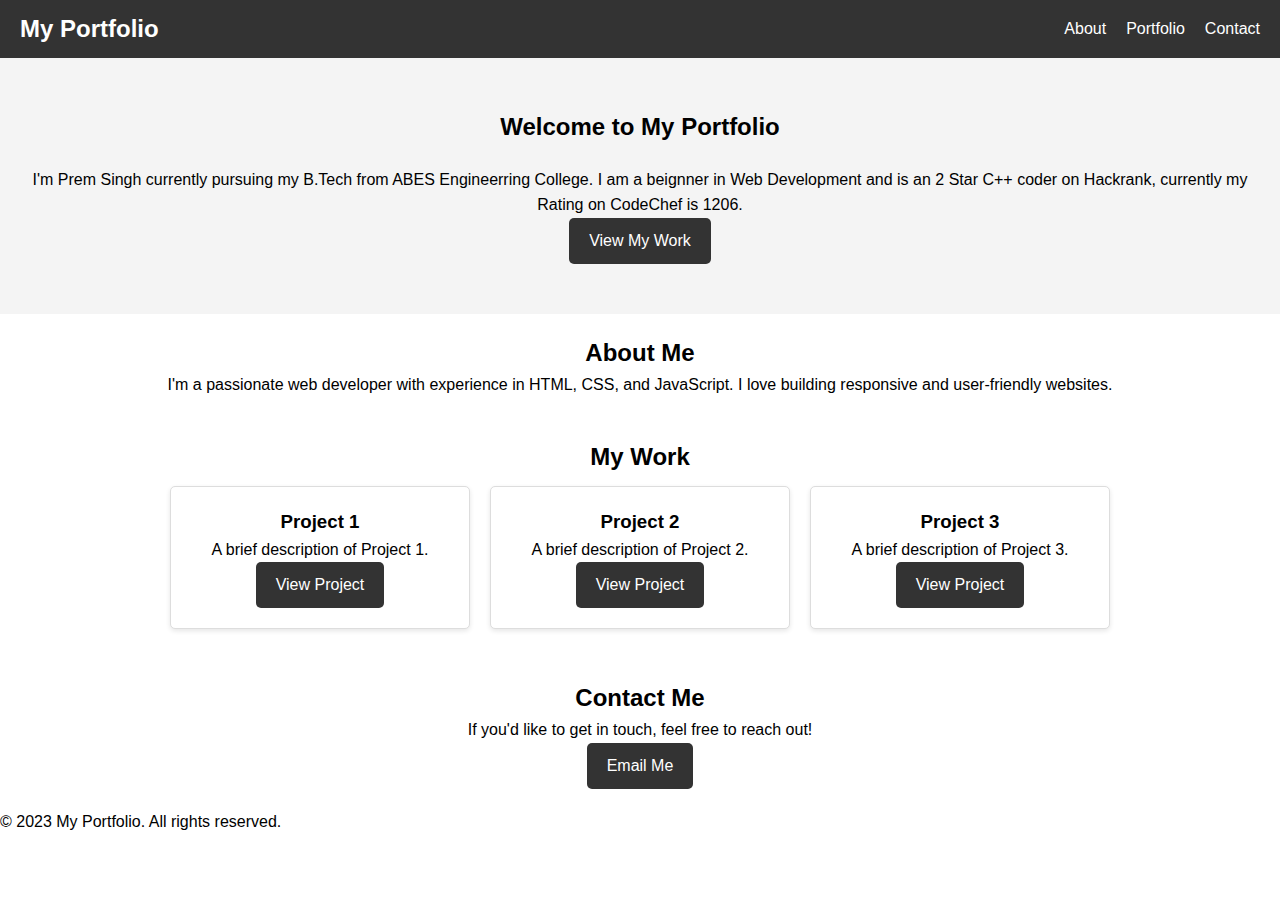
==== portfolio/index.html @ 7323cfb4 "files added" ====
<!DOCTYPE html>
<html lang="en">
<head>
    <meta charset="UTF-8">
    <meta name="viewport" content="width=device-width, initial-scale=1.0">
    <title>My Portfolio</title>
    <link rel="stylesheet" href="styles.css">
</head>
<body>
    <header>
        <nav>
            <h1>My Portfolio</h1>
            <ul>
                <li><a href="#about">About</a></li>
                <li><a href="#portfolio">Portfolio</a></li>
                <li><a href="#contact">Contact</a></li>
            </ul>
        </nav>
    </header>

    <section class="hero">
        <h2>Welcome to My Portfolio</h2>
        <p>I'm Prem Singh currently pursuing my B.Tech from ABES Engineerring College. I am a beignner in Web Development and is an 2 Star C++ coder on Hackrank, currently my Rating on CodeChef is 1206. </p>
        <a href="#portfolio" class="btn">View My Work</a>
    </section>

    <section id="about">
        <h2>About Me</h2>
        <p>I'm a passionate web developer with experience in HTML, CSS, and JavaScript. I love building responsive and user-friendly websites.</p>
    </section>

    <section id="portfolio">
        <h2>My Work</h2>
        <div class="card-container">
            <div class="card">
                <h3>Project 1</h3>
                <p>A brief description of Project 1.</p>
                <a href="#" class="btn">View Project</a>
            </div>
            <div class="card">
                <h3>Project 2</h3>
                <p>A brief description of Project 2.</p>
                <a href="#" class="btn">View Project</a>
            </div>
            <div class="card">
                <h3>Project 3</h3>
                <p>A brief description of Project 3.</p>
                <a href="#" class="btn">View Project</a>
            </div>
        </div>
    </section>

    <section id="contact">
        <h2>Contact Me</h2>
        <p>If you'd like to get in touch, feel free to reach out!</p>
        <a href="mailto:your-email@example.com" class="btn">Email Me</a>
    </section>

    <footer>
        <p>&copy; 2023 My Portfolio. All rights reserved.</p>
    </footer>
</body>
</html>
---- portfolio/styles.css ----
* {
    box-sizing: border-box;
    margin: 0;
    padding: 0;
}

body {
    font-family: Arial, sans-serif;
    line-height: 1.6;
}

header {
    background: #333;
    color: #fff;
    padding: 10px 0;
}

nav {
    display: flex;
    justify-content: space-between;
    align-items: center;
    padding: 0 20px;
}

nav h1 {
    font-size: 24px;
}

nav ul {
    list-style: none;
    display: flex;
}

nav ul li {
    margin-left: 20px;
}

nav ul li a {
    color: #fff;
    text-decoration: none;
}

.hero {
    background: #f4f4f4;
    padding: 50px 20px;
    text-align: center;
}

.hero h2 {
    margin-bottom: 20px;
}

.btn {
    display: inline-block;
    background: #333;
    color: #fff;
    padding: 10px 20px;
    text-decoration: none;
    border-radius: 5px;
    transition: background 0.3s;
}

.btn:hover {
    background: #555;
}

section {
    padding: 20px;
    text-align: center;
}

.card-container {
    display: flex;
    justify-content: center;
    flex-wrap: wrap;
}

.card {
    background: #fff;
    border: 1px solid #ddd;
    border-radius: 5px;
    margin: 10px;
    padding: 20px;
    width: 300px;
    box-shadow: 0 2px 5px rgba(0, 0, 0, 0.1);
    transition: transform 0.3s;
}

.card:hover {
    transform: scale(1.05);
}

footer {
    background:
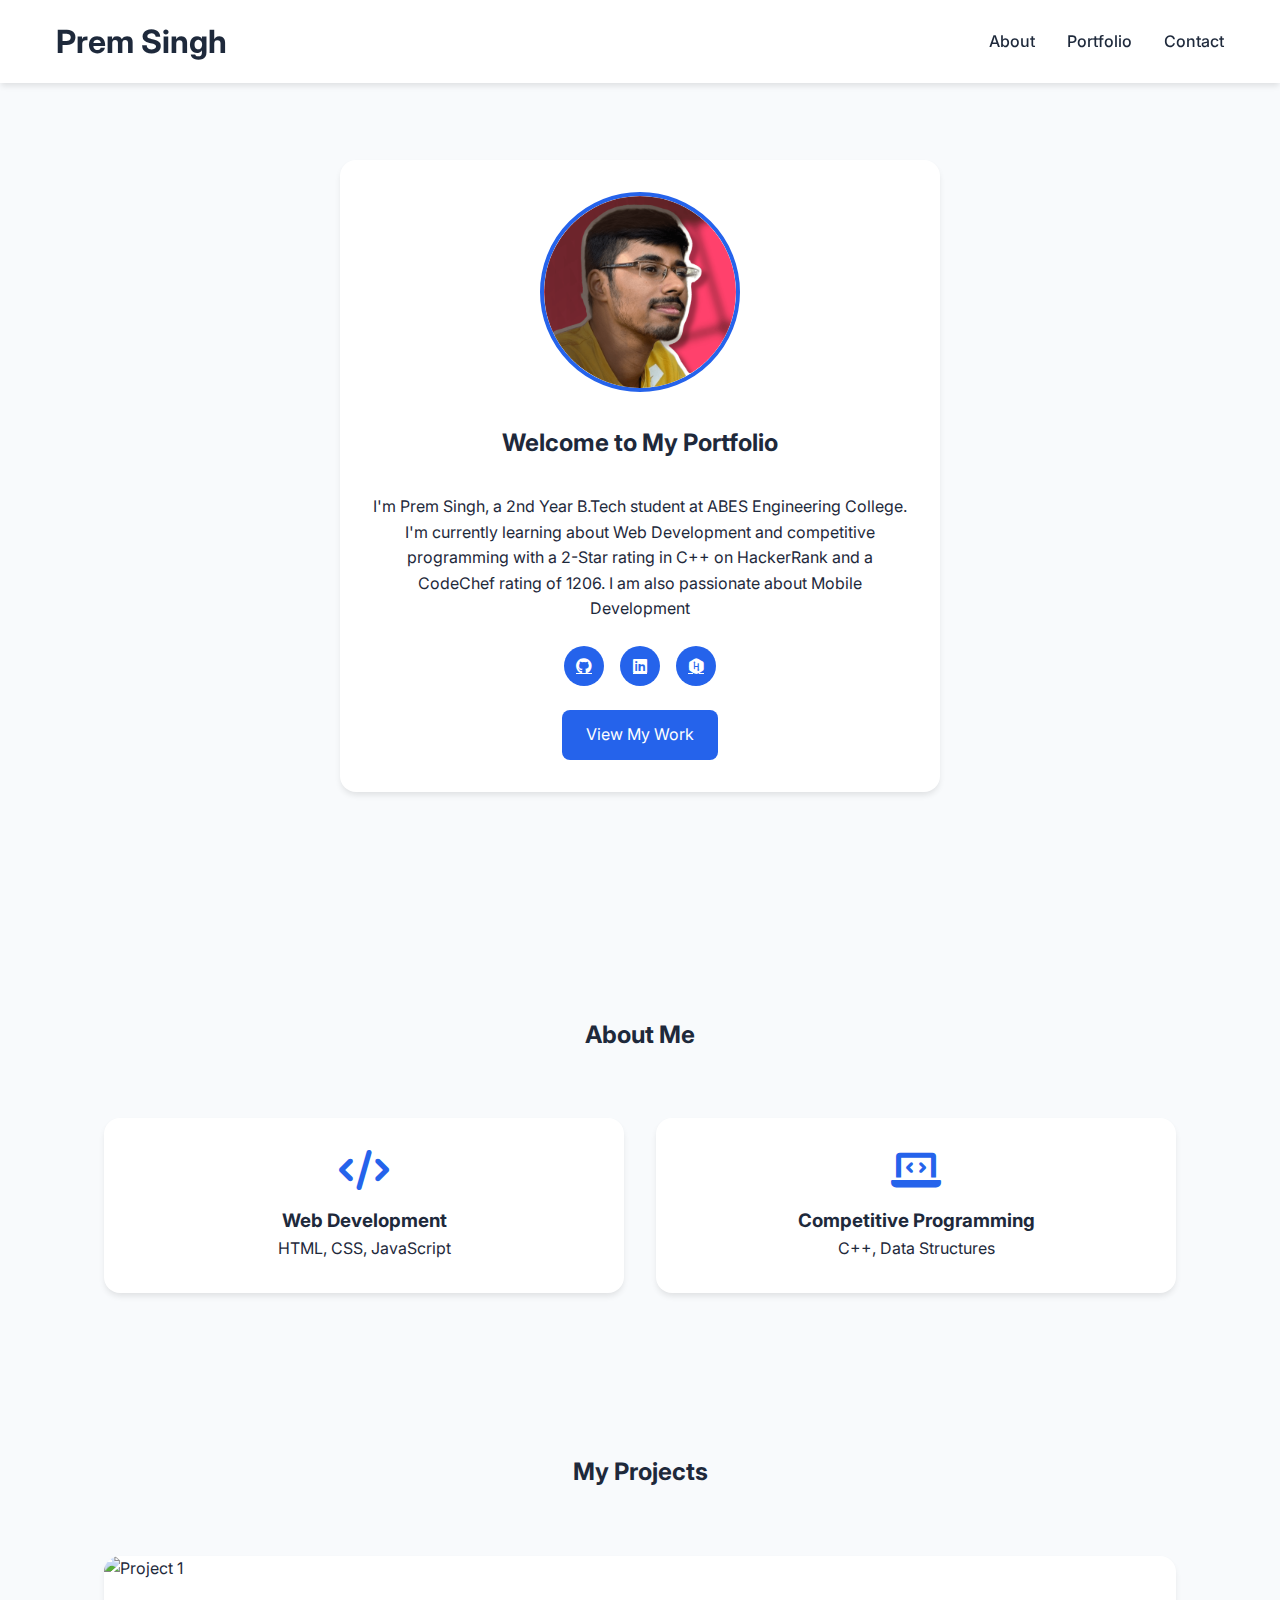
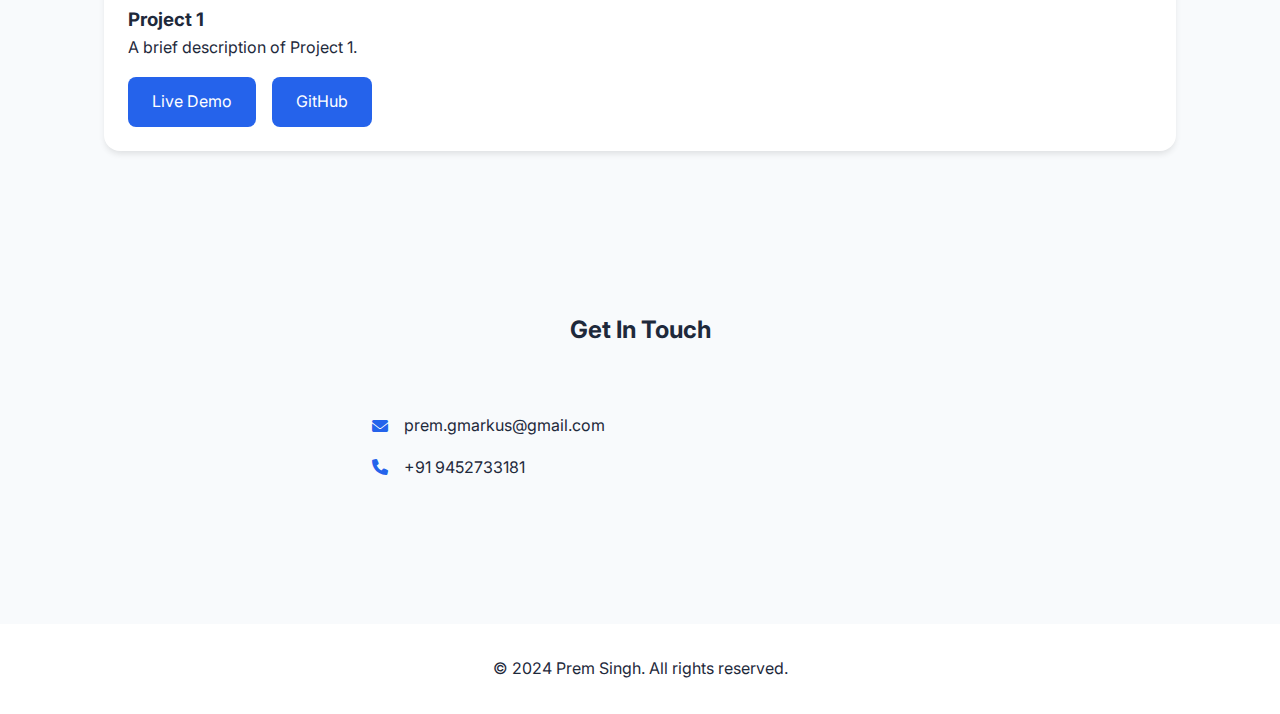
==== commit c17df249: "files added" ====
--- a/portfolio/index.html
+++ b/portfolio/index.html
@@ -5,11 +5,13 @@
     <meta name="viewport" content="width=device-width, initial-scale=1.0">
     <title>My Portfolio</title>
     <link rel="stylesheet" href="styles.css">
+    <link rel="stylesheet" href="https://cdnjs.cloudflare.com/ajax/libs/font-awesome/6.0.0/css/all.min.css">
+    <link href="https://fonts.googleapis.com/css2?family=Inter:wght@400;500;600;700&display=swap" rel="stylesheet">
 </head>
 <body>
     <header>
         <nav>
-            <h1>My Portfolio</h1>
+            <h1>Prem Singh</h1>
             <ul>
                 <li><a href="#about">About</a></li>
                 <li><a href="#portfolio">Portfolio</a></li>
@@ -19,45 +21,73 @@
     </header>
 
     <section class="hero">
-        <h2>Welcome to My Portfolio</h2>
-        <p>I'm Prem Singh currently pursuing my B.Tech from ABES Engineerring College. I am a beignner in Web Development and is an 2 Star C++ coder on Hackrank, currently my Rating on CodeChef is 1206. </p>
-        <a href="#portfolio" class="btn">View My Work</a>
+        <div class="profile-card">
+            <img src="profile-pic-comp.png" alt="Prem Singh" class="profile-img">
+            <h2>Welcome to My Portfolio</h2>
+            <p>I'm Prem Singh, a 2nd Year B.Tech student at ABES Engineering College. I'm currently learning about Web Development and competitive programming with a 2-Star rating in C++ on HackerRank and a CodeChef rating of 1206. I am also passionate about Mobile Development</p>
+            <div class="social-links">
+                <a href="https://github.com/GarryMarkus" class="social-btn"><i class="fab fa-github"></i></a>
+                <a href="https://www.linkedin.com/in/prem-singh-88662130a/" class="social-btn"><i class="fab fa-linkedin"></i></a>
+                <a href="https://www.hackerrank.com/profile/garrymarkus" class="social-btn"><i class="fab fa-hackerrank"></i></a>
+            </div>
+            <a href="#portfolio" class="cta-btn">View My Work</a>
+        </div>
     </section>
 
     <section id="about">
         <h2>About Me</h2>
-        <p>I'm a passionate web developer with experience in HTML, CSS, and JavaScript. I love building responsive and user-friendly websites.</p>
-    </section>
-
-    <section id="portfolio">
-        <h2>My Work</h2>
-        <div class="card-container">
-            <div class="card">
-                <h3>Project 1</h3>
-                <p>A brief description of Project 1.</p>
-                <a href="#" class="btn">View Project</a>
+        <div class="skills-container">
+            <div class="skill-card">
+                <i class="fas fa-code"></i>
+                <h3>Web Development</h3>
+                <p>HTML, CSS, JavaScript</p>
             </div>
-            <div class="card">
-                <h3>Project 2</h3>
-                <p>A brief description of Project 2.</p>
-                <a href="#" class="btn">View Project</a>
-            </div>
-            <div class="card">
-                <h3>Project 3</h3>
-                <p>A brief description of Project 3.</p>
-                <a href="#" class="btn">View Project</a>
+            <div class="skill-card">
+                <i class="fas fa-laptop-code"></i>
+                <h3>Competitive Programming</h3>
+                <p>C++, Data Structures</p>
             </div>
         </div>
     </section>
 
+    <section id="portfolio">
+        <h2>My Projects</h2>
+        <div class="card-container">
+            <div class="project-card">
+                <div class="project-img">
+                    <img src="project1.jpg" alt="Project 1">
+                </div>
+                <div class="project-content">
+                    <h3>Project 1</h3>
+                    <p>A brief description of Project 1.</p>
+                    <div class="project-links">
+                        <a href="https://prakhar-174.github.io/CAR-Brand/" class="btn">Live Demo</a>
+                        <a href="#" class="btn">GitHub</a>
+                    </div>
+                </div>
+            </div>
+            <!-- Repeat project-card structure for other projects -->
+        </div>
+    </section>
+
     <section id="contact">
-        <h2>Contact Me</h2>
-        <p>If you'd like to get in touch, feel free to reach out!</p>
-        <a href="mailto:your-email@example.com" class="btn">Email Me</a>
+        <h2>Get In Touch</h2>
+        <div class="contact-container">
+            <div class="contact-info">
+                <div class="contact-item">
+                    <i class="fas fa-envelope"></i>
+                    <a href="prem.gmarkus@gmail.com">prem.gmarkus@gmail.com</a>
+                </div>
+                <div class="contact-item">
+                    <i class="fas fa-phone"></i>
+                    <a href="9452733181">+91 9452733181</a>
+                </div>
+            </div>
+        </div>
     </section>
 
     <footer>
-        <p>&copy; 2023 My Portfolio. All rights reserved.</p>
+        <p>&copy; 2024 Prem Singh. All rights reserved.</p>
     </footer>
 </body>
 </html>--- a/portfolio/styles.css
+++ b/portfolio/styles.css
@@ -1,94 +1,232 @@
+/* Variables */
+:root {
+    --primary-color: #2563eb;
+    --secondary-color: #1e40af;
+    --background-color: #f8fafc;
+    --text-color: #1e293b;
+    --card-bg: #ffffff;
+    --shadow: 0 4px 6px -1px rgb(0 0 0 / 0.1);
+}
+
+/* Global Styles */
 * {
-    box-sizing: border-box;
     margin: 0;
     padding: 0;
+    box-sizing: border-box;
 }
 
 body {
-    font-family: Arial, sans-serif;
+    font-family: 'Inter', sans-serif;
     line-height: 1.6;
-}
-
+    color: var(--text-color);
+    background-color: var(--background-color);
+}
+
+/* Navigation */
 header {
-    background: #333;
-    color: #fff;
-    padding: 10px 0;
+    background-color: var(--card-bg);
+    box-shadow: var(--shadow);
+    position: fixed;
+    width: 100%;
+    top: 0;
+    z-index: 1000;
 }
 
 nav {
+    max-width: 1200px;
+    margin: 0 auto;
+    padding: 1rem;
     display: flex;
     justify-content: space-between;
     align-items: center;
-    padding: 0 20px;
-}
-
-nav h1 {
-    font-size: 24px;
 }
 
 nav ul {
+    display: flex;
+    gap: 2rem;
     list-style: none;
-    display: flex;
-}
-
-nav ul li {
-    margin-left: 20px;
-}
-
-nav ul li a {
-    color: #fff;
+}
+
+nav a {
     text-decoration: none;
-}
-
-.hero {
-    background: #f4f4f4;
-    padding: 50px 20px;
-    text-align: center;
-}
-
-.hero h2 {
-    margin-bottom: 20px;
-}
-
-.btn {
+    color: var(--text-color);
+    font-weight: 500;
+    transition: color 0.3s;
+}
+
+nav a:hover {
+    color: var(--primary-color);
+}
+
+/* Profile Card */
+.profile-card {
+    background-color: var(--card-bg);
+    border-radius: 1rem;
+    padding: 2rem;
+    text-align: center;
+    max-width: 600px;
+    margin: 6rem auto;
+    box-shadow: var(--shadow);
+}
+
+.profile-img {
+    width: 200px;
+    height: 200px;
+    border-radius: 50%;
+    object-fit: cover;
+    margin-bottom: 1.5rem;
+    border: 4px solid var(--primary-color);
+}
+
+.social-links {
+    display: flex;
+    justify-content: center;
+    gap: 1rem;
+    margin: 1.5rem 0;
+}
+
+.social-btn {
+    background-color: var(--primary-color);
+    color: white;
+    padding: 0.5rem;
+    border-radius: 50%;
+    width: 40px;
+    height: 40px;
+    display: flex;
+    align-items: center;
+    justify-content: center;
+    transition: transform 0.3s;
+}
+
+.social-btn:hover {
+    transform: translateY(-3px);
+}
+
+/* Buttons */
+.cta-btn, .btn {
     display: inline-block;
-    background: #333;
-    color: #fff;
-    padding: 10px 20px;
+    padding: 0.75rem 1.5rem;
+    background-color: var(--primary-color);
+    color: white;
     text-decoration: none;
-    border-radius: 5px;
-    transition: background 0.3s;
-}
-
-.btn:hover {
-    background: #555;
-}
-
+    border-radius: 0.5rem;
+    transition: background-color 0.3s;
+}
+
+.cta-btn:hover, .btn:hover {
+    background-color: var(--secondary-color);
+}
+
+/* Project Cards */
+.card-container {
+    display: grid;
+    grid-template-columns: repeat(auto-fit, minmax(300px, 1fr));
+    gap: 2rem;
+    padding: 2rem;
+}
+
+.project-card {
+    background-color: var(--card-bg);
+    border-radius: 1rem;
+    overflow: hidden;
+    box-shadow: var(--shadow);
+    transition: transform 0.3s;
+}
+
+.project-card:hover {
+    transform: translateY(-5px);
+}
+
+.project-img img {
+    width: 100%;
+    height: 200px;
+    object-fit: cover;
+}
+
+.project-content {
+    padding: 1.5rem;
+}
+
+.project-links {
+    display: flex;
+    gap: 1rem;
+    margin-top: 1rem;
+}
+
+/* Skills Section */
+.skills-container {
+    display: grid;
+    grid-template-columns: repeat(auto-fit, minmax(250px, 1fr));
+    gap: 2rem;
+    padding: 2rem;
+}
+
+.skill-card {
+    background-color: var(--card-bg);
+    padding: 2rem;
+    border-radius: 1rem;
+    text-align: center;
+    box-shadow: var(--shadow);
+}
+
+.skill-card i {
+    font-size: 2.5rem;
+    color: var(--primary-color);
+    margin-bottom: 1rem;
+}
+
+/* Contact Section */
+.contact-container {
+    max-width: 600px;
+    margin: 0 auto;
+    padding: 2rem;
+}
+
+.contact-item {
+    display: flex;
+    align-items: center;
+    gap: 1rem;
+    margin-bottom: 1rem;
+}
+
+.contact-item a {
+    color: var(--text-color);
+    text-decoration: none;
+}
+
+.contact-item i {
+    color: var(--primary-color);
+}
+
+/* Sections */
 section {
-    padding: 20px;
-    text-align: center;
-}
-
-.card-container {
-    display: flex;
-    justify-content: center;
-    flex-wrap: wrap;
-}
-
-.card {
-    background: #fff;
-    border: 1px solid #ddd;
-    border-radius: 5px;
-    margin: 10px;
-    padding: 20px;
-    width: 300px;
-    box-shadow: 0 2px 5px rgba(0, 0, 0, 0.1);
-    transition: transform 0.3s;
-}
-
-.card:hover {
-    transform: scale(1.05);
-}
-
+    padding: 4rem 2rem;
+    max-width: 1200px;
+    margin: 0 auto;
+}
+
+section h2 {
+    text-align: center;
+    margin-bottom: 2rem;
+}
+
+/* Footer */
 footer {
-    background:+    text-align: center;
+    padding: 2rem;
+    background-color: var(--card-bg);
+    margin-top: 2rem;
+}
+
+/* Media Queries */
+@media (max-width: 768px) {
+    nav {
+        flex-direction: column;
+        gap: 1rem;
+    }
+    
+    nav ul {
+        flex-direction: column;
+        text-align: center;
+    }
+}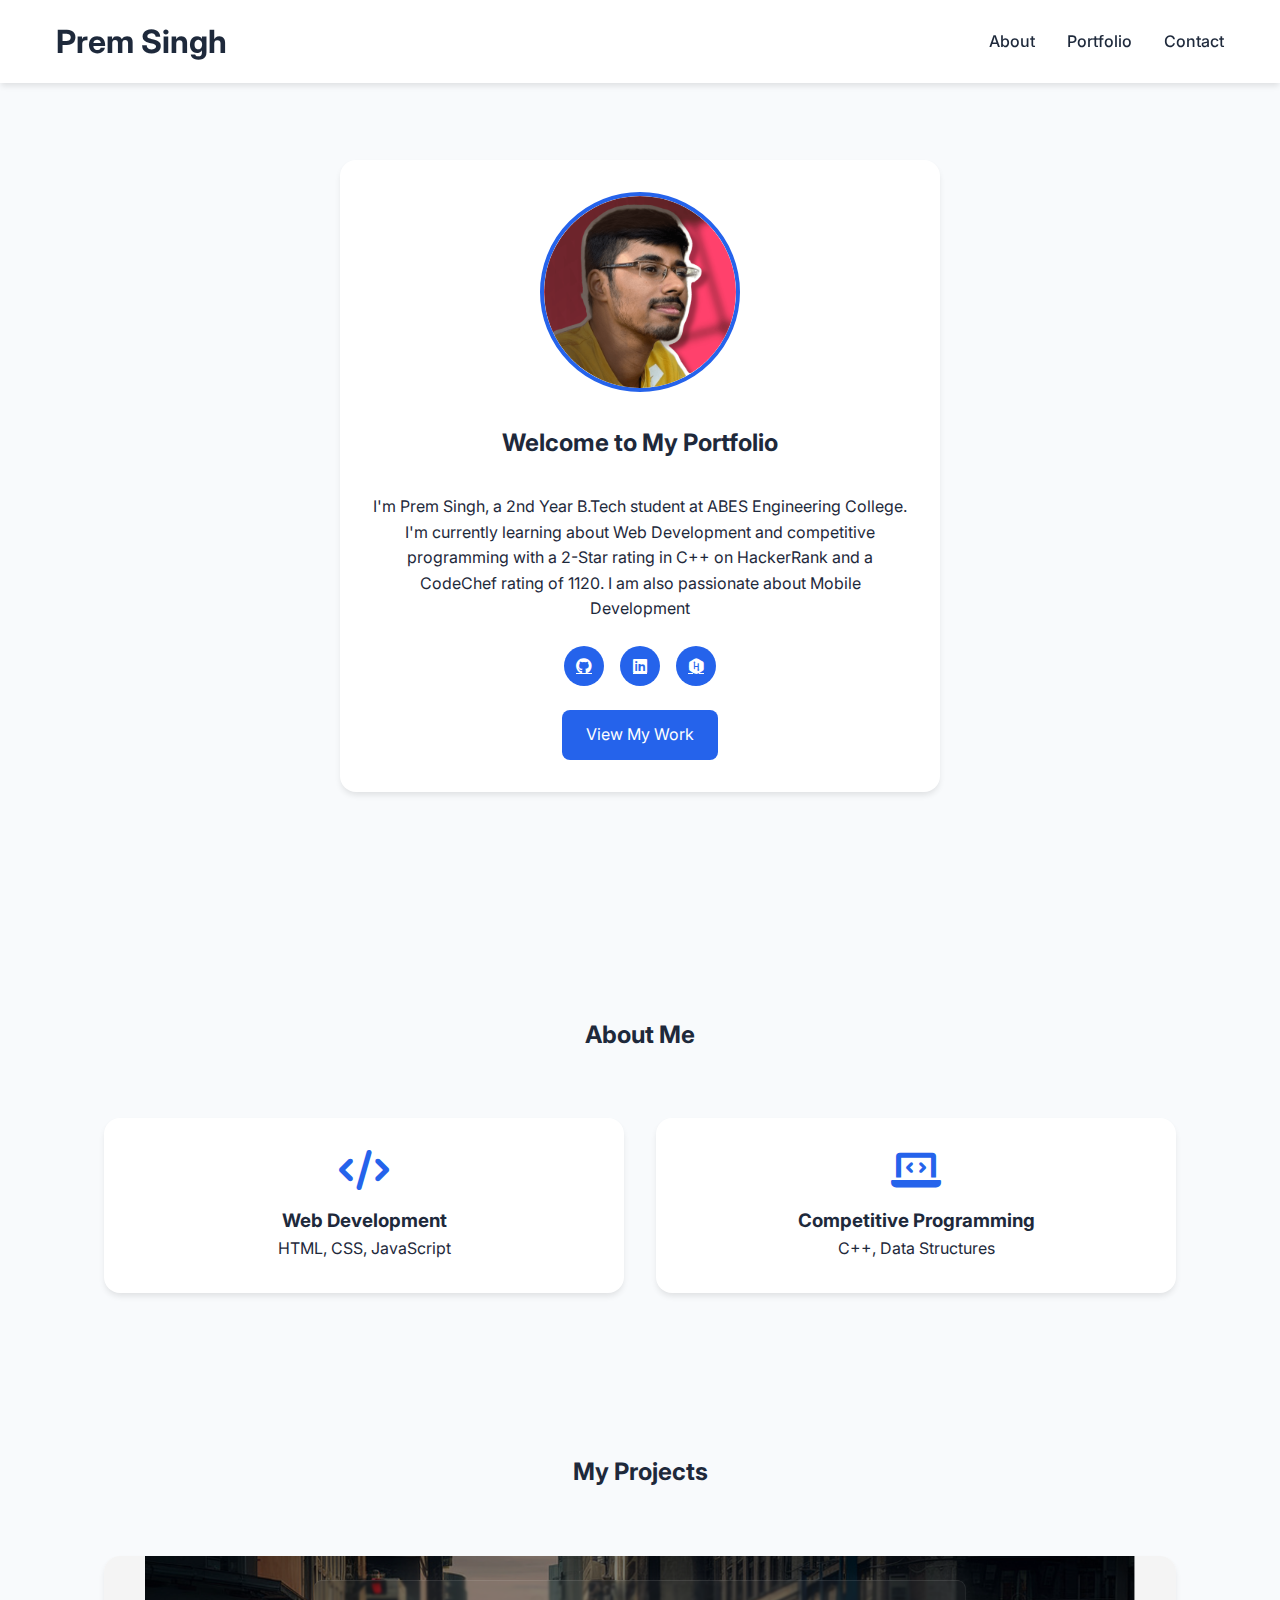
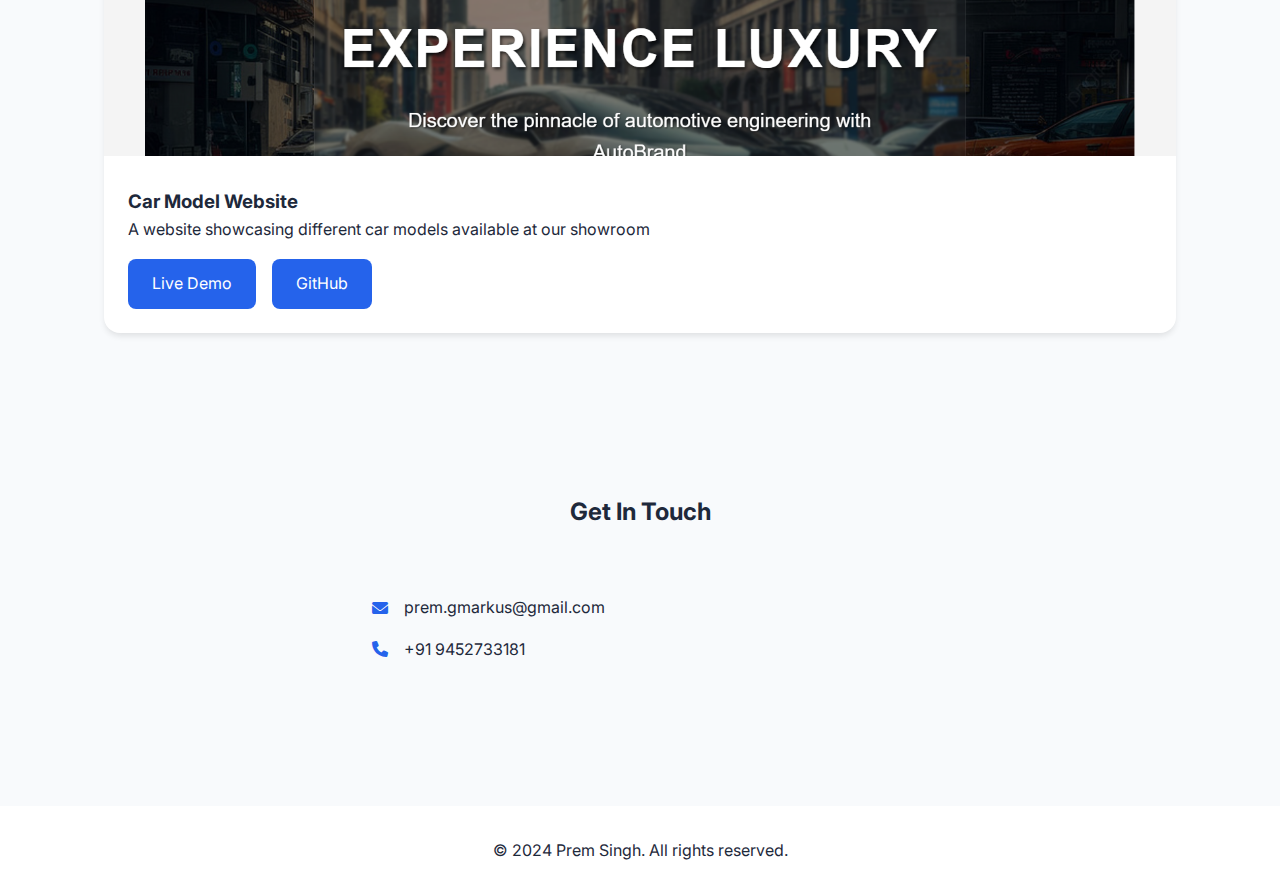
==== commit cc4bab37: "files added" ====
--- a/portfolio/index.html
+++ b/portfolio/index.html
@@ -24,7 +24,7 @@
         <div class="profile-card">
             <img src="profile-pic-comp.png" alt="Prem Singh" class="profile-img">
             <h2>Welcome to My Portfolio</h2>
-            <p>I'm Prem Singh, a 2nd Year B.Tech student at ABES Engineering College. I'm currently learning about Web Development and competitive programming with a 2-Star rating in C++ on HackerRank and a CodeChef rating of 1206. I am also passionate about Mobile Development</p>
+            <p>I'm Prem Singh, a 2nd Year B.Tech student at ABES Engineering College. I'm currently learning about Web Development and competitive programming with a 2-Star rating in C++ on HackerRank and a CodeChef rating of 1120. I am also passionate about Mobile Development</p>
             <div class="social-links">
                 <a href="https://github.com/GarryMarkus" class="social-btn"><i class="fab fa-github"></i></a>
                 <a href="https://www.linkedin.com/in/prem-singh-88662130a/" class="social-btn"><i class="fab fa-linkedin"></i></a>
@@ -55,11 +55,11 @@
         <div class="card-container">
             <div class="project-card">
                 <div class="project-img">
-                    <img src="project1.jpg" alt="Project 1">
+                    <img src="demo.png" alt="Project 1">
                 </div>
                 <div class="project-content">
-                    <h3>Project 1</h3>
-                    <p>A brief description of Project 1.</p>
+                    <h3>Car Model Website</h3>
+                    <p>A website showcasing different car models available at our showroom</p>
                     <div class="project-links">
                         <a href="https://prakhar-174.github.io/CAR-Brand/" class="btn">Live Demo</a>
                         <a href="#" class="btn">GitHub</a>
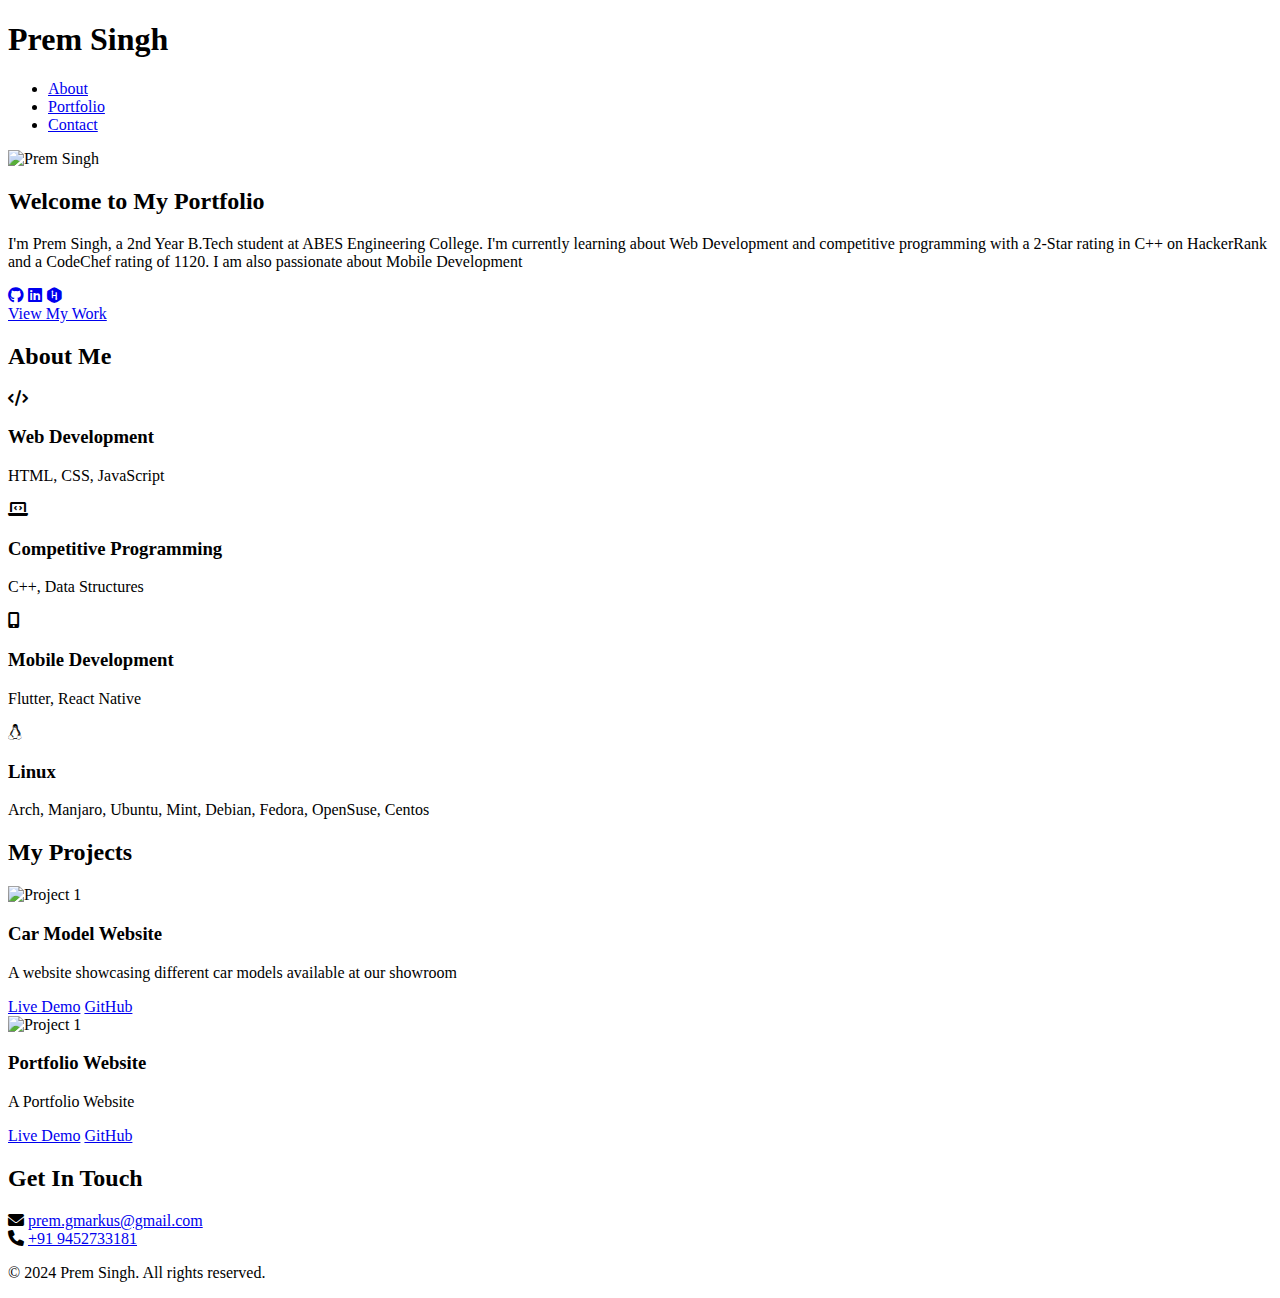
==== commit f3d5ef7e: "files added" ====
--- a/portfolio/index.html
+++ b/portfolio/index.html
@@ -48,6 +48,19 @@
                 <p>C++, Data Structures</p>
             </div>
         </div>
+        <div class="skills-container">
+            <div class="skill-card">
+                <i class="fa-solid fa-mobile-screen-button"></i>
+                <h3>Mobile Development</h3>
+                <p>Flutter, React Native</p>
+            </div>
+            <div class="skill-card">
+                <i class="fa-brands fa-linux"></i>
+                <h3>Linux</h3>
+                <p>Arch, Manjaro, Ubuntu, Mint, Debian, Fedora, OpenSuse, Centos</p>
+            </div>
+        </div>
+        <!-- </div> -->
     </section>
 
     <section id="portfolio">
@@ -60,6 +73,19 @@
                 <div class="project-content">
                     <h3>Car Model Website</h3>
                     <p>A website showcasing different car models available at our showroom</p>
+                    <div class="project-links">
+                        <a href="https://prakhar-174.github.io/CAR-Brand/" class="btn">Live Demo</a>
+                        <a href="#" class="btn">GitHub</a>
+                    </div>
+                </div>
+            </div>
+            <div class="project-card">
+                <div class="project-img">
+                    <img src="demo.png" alt="Project 1">
+                </div>
+                <div class="project-content">
+                    <h3>Portfolio Website</h3>
+                    <p>A Portfolio Website</p>
                     <div class="project-links">
                         <a href="https://prakhar-174.github.io/CAR-Brand/" class="btn">Live Demo</a>
                         <a href="#" class="btn">GitHub</a>
